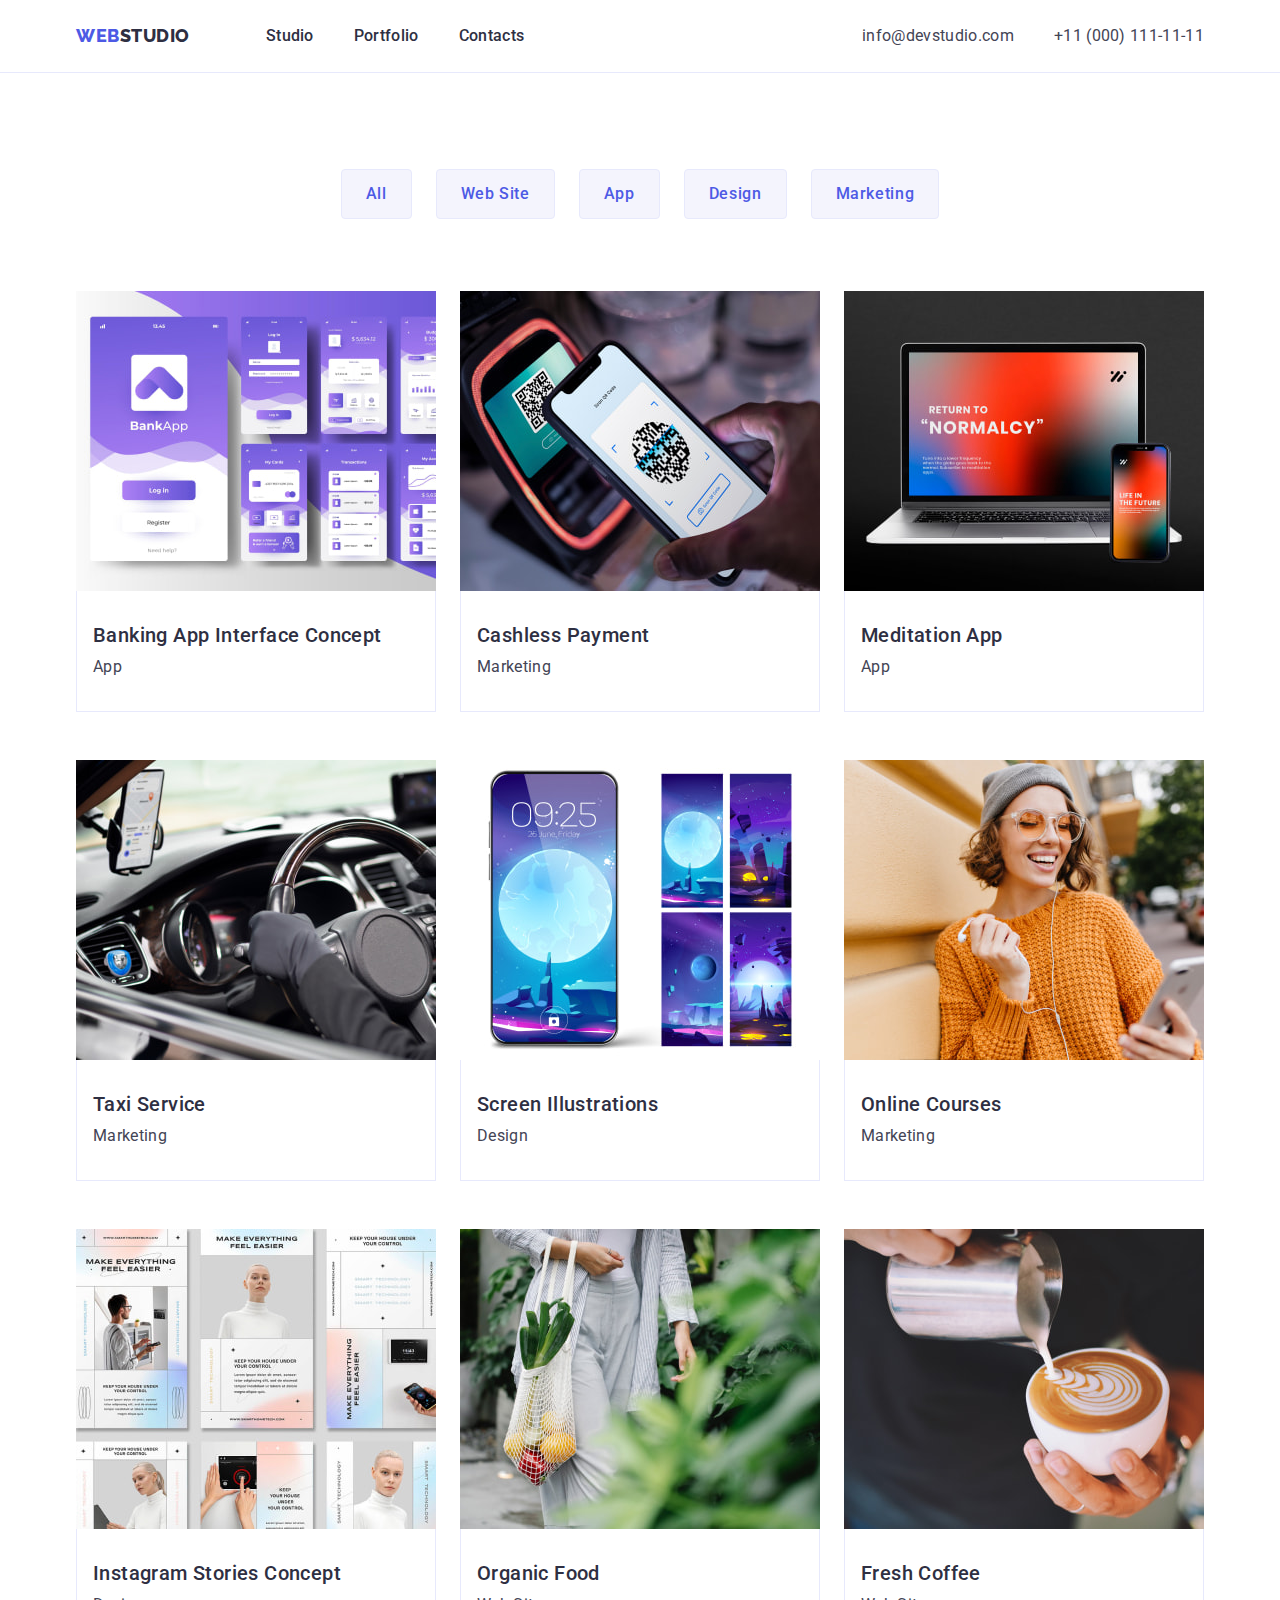
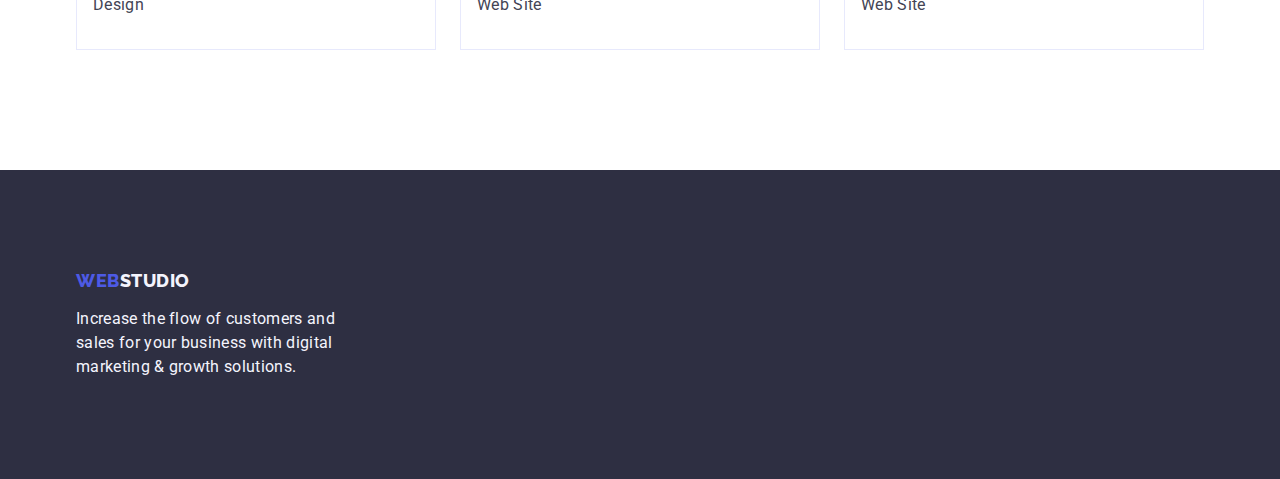
==== portfolio.html @ 06c72664 "Initial commit" ====
<!DOCTYPE html>
<html lang="en">
  <head>
    <meta charset="UTF-8" />
    <meta http-equiv="X-UA-Compatible" content="IE=edge" />
    <meta name="viewport" content="width=device-width, initial-scale=1.0" />
    <title>Portfolio</title>
    <link rel="preconnect" href="https://fonts.googleapis.com" />
    <link rel="preconnect" href="https://fonts.gstatic.com" crossorigin />
    <link
      href="https://fonts.googleapis.com/css2?family=Raleway:wght@800&family=Roboto:wght@400;500;700;900&display=swap"
      rel="stylesheet"
    />
    <link
      rel="stylesheet"
      href="https://cdn.jsdelivr.net/npm/modern-normalize@1.1.0/modern-normalize.min.css"
    />
    <link rel="stylesheet" href="./css/styles.css" />
  </head>
  <body>
    <!--================ HEADER =============== -->
    <header class="page-header">
      <div class="container page-header-container">
        <nav class="page-nav">
          <a href="./index.html" class="link logo"
            >Web<span class="logo-text">Studio</span></a
          >
          <ul class="menu list">
            <li class="menu-item">
              <a class="menu-link link" href="./index.html">Studio</a>
            </li>
            <li class="menu-item">
              <a class="menu-link link" href="./portfolio.html">Portfolio</a>
            </li>
            <li class="menu-item">
              <a class="menu-link link" href="">Contacts</a>
            </li>
          </ul>
        </nav>
        <address class="contact-info">
          <ul class="list contact-info-list">
            <li class="contact-list-item">
              <a class="link contact-item" href="mailto:info@devstudio.com"
                >info@devstudio.com</a
              >
            </li>
            <li class="contact-list-item">
              <a class="link contact-item" href="tel:+110001111111"
                >+11 (000) 111-11-11</a
              >
            </li>
          </ul>
        </address>
      </div>
    </header>
    <!--================ /HEADER =============== -->
    <main>
      <!-- ========== PORTFOLIO ===============-->
      <section class="portfolio">
        <div class="container">
          <h1 class="visually-hidden">Portfolio</h1>
          <ul class="filter-btn-list list">
            <li class="filter-list-item">
              <button type="button" class="filter-btn">All</button>
            </li>
            <li class="filter-list-item">
              <button type="button" class="filter-btn">Web Site</button>
            </li>
            <li class="filter-list-item">
              <button type="button" class="filter-btn">App</button>
            </li>
            <li class="filter-list-item">
              <button type="button" class="filter-btn">Design</button>
            </li>
            <li class="filter-list-item">
              <button type="button" class="filter-btn">Marketing</button>
            </li>
          </ul>
          <ul class="portfolio-list list">
            <li class="portfolio-list-item">
              <a href="" class="portfolio-list-link link"
                ><img
                  src="./images/portfolio-images/bankapp.jpg"
                  alt="BankApp"
                  width="360"
                />
                <div class="portfolio-list-content-wapper">
                  <h2 class="subtitle">Banking App Interface Concept</h2>
                  <p class="subtitle-description">App</p>
                </div>
              </a>
            </li>
            <li class="portfolio-list-item">
              <a href="" class="portfolio-list-link link">
                <img
                  src="./images/portfolio-images/cashless-payment.jpg"
                  alt="Cashless Payment"
                  width="360"
                />
                <div class="portfolio-list-content-wapper">
                  <h2 class="subtitle">Cashless Payment</h2>
                  <p class="subtitle-description">Marketing</p>
                </div>
              </a>
            </li>
            <li class="portfolio-list-item">
              <a href="" class="portfolio-list-link link">
                <img
                  src="./images/portfolio-images/meditation.jpg"
                  alt="Meditation App"
                  width="360"
                />
                <div class="portfolio-list-content-wapper">
                  <h2 class="subtitle">Meditation App</h2>
                  <p class="subtitle-description">App</p>
                </div>
              </a>
            </li>
            <li class="portfolio-list-item">
              <a href="" class="portfolio-list-link link">
                <img
                  src="./images/portfolio-images/taxi.jpg"
                  alt="Taxi Service"
                  width="360"
                />
                <div class="portfolio-list-content-wapper">
                  <h2 class="subtitle">Taxi Service</h2>
                  <p class="subtitle-description">Marketing</p>
                </div>
              </a>
            </li>
            <li class="portfolio-list-item">
              <a href="" class="portfolio-list-link link">
                <img
                  src="./images/portfolio-images/screen-illustrations.jpg"
                  alt="Screen Illustrations"
                  width="360"
                />
                <div class="portfolio-list-content-wapper">
                  <h2 class="subtitle">Screen Illustrations</h2>
                  <p class="subtitle-description">Design</p>
                </div>
              </a>
            </li>
            <li class="portfolio-list-item">
              <a href="" class="portfolio-list-link link">
                <img
                  src="./images/portfolio-images/online-courses.jpg"
                  alt="Online Courses"
                  width="360"
                />
                <div class="portfolio-list-content-wapper">
                  <h2 class="subtitle">Online Courses</h2>
                  <p class="subtitle-description">Marketing</p>
                </div>
              </a>
            </li>
            <li class="portfolio-list-item">
              <a href="" class="portfolio-list-link link">
                <img
                  src="./images/portfolio-images/stories-concept.jpg"
                  alt="Instagram Stories Concept"
                  width="360"
                />
                <div class="portfolio-list-content-wapper">
                  <h2 class="subtitle">Instagram Stories Concept</h2>
                  <p class="subtitle-description">Design</p>
                </div>
              </a>
            </li>
            <li class="portfolio-list-item">
              <a href="" class="portfolio-list-link link">
                <img
                  src="./images/portfolio-images/organic-food.jpg"
                  alt="Organic Food"
                  width="360"
                />
                <div class="portfolio-list-content-wapper">
                  <h2 class="subtitle">Organic Food</h2>
                  <p class="subtitle-description">Web Site</p>
                </div>
              </a>
            </li>
            <li class="portfolio-list-item">
              <a href="" class="portfolio-list-link link">
                <img
                  src="./images/portfolio-images/fresh-coffee.jpg"
                  alt="Fresh Coffee"
                  width="360"
                />
                <div class="portfolio-list-content-wapper">
                  <h2 class="subtitle">Fresh Coffee</h2>
                  <p class="subtitle-description">Web Site</p>
                </div>
              </a>
            </li>
          </ul>
        </div>
      </section>
      <!-- ========== /PORTFOLIO ===============-->
    </main>
    <!-- =============== FOOTER ================== -->
    <footer class="footer">
      <div class="container">
        <a class="link footer-logo" href="./index.html"
          >Web<span class="footer-logo-text">Studio</span></a
        >
        <p class="footer-text">
          Increase the flow of customers and sales for your business with
          digital marketing & growth solutions.
        </p>
      </div>
    </footer>
    <!-- =============== /FOOTER ================== -->
  </body>
</html>
---- css/styles.css ----
:root {
  --primary-text-color: #2e2f42;
  --secondary-text-color: #434455;
  --light-text-color: #fff;
  --cloud-text-color: #f4f4fd;

  --primary-bg-color: #fff;
  --secondary-bg-color: #2e2f42;
  --cloud-bg-color: #f4f4fd;
}

/**
  |============================
  | RESET
  |============================
*/
body {
  font-family: 'Roboto', sans-serif;
  color: var(--secondary-text-color);
  background-color: var(--primary-bg-color);
}

h1,
h2,
h3,
h4,
p {
  margin-top: 0;
  margin-bottom: 0;
}

ul,
ol {
  margin-top: 0;
  margin-bottom: 0;
  padding-left: 0;
}

img {
  display: block;
}

button {
  cursor: pointer;
}

.container {
  max-width: 1158px;
  margin: 0 auto;
  padding: 0 15px;
}

.list {
  list-style: none;
}

.link {
  text-decoration: none;
}

/**
  |============================
  | / RESET
  |============================
*/

/**
  |============================
  | COMPONENTS
  |============================
*/

.section {
  padding-top: 120px;
  padding-bottom: 120px;
}

.title {
  font-size: 36px;
  line-height: 1.11;
  text-align: center;
  letter-spacing: 0.02em;
  text-transform: capitalize;
  color: var(--primary-text-color);
  margin-bottom: 72px;
  margin-left: auto;
  margin-right: auto;
}

.subtitle {
  font-weight: 500;
  font-size: 20px;
  line-height: 1.2;
  letter-spacing: 0.02em;
  color: var(--primary-text-color);
  margin-bottom: 8px;
}

.subtitle-description {
  font-size: 16px;
  line-height: 1.5;
  letter-spacing: 0.02em;
  color: var(--secondary-text-color);
}
/**
  |============================
  | /COMPONENTS
  |============================
*/

/**
  |============================
  | HEADER
  |============================
*/
.page-header {
  border-bottom: 1px solid #e7e9fc;
}

.page-header-container {
  display: flex;
  align-items: center;
}

.page-nav {
  display: flex;
  align-items: center;
}

.menu {
  display: flex;
  align-items: center;
  gap: 40px;
}

.logo {
  font-family: 'Raleway', sans-serif;
  font-weight: 800;
  font-size: 18px;
  line-height: 1.17;
  display: flex;
  align-items: center;
  letter-spacing: 0.03em;
  text-transform: uppercase;
  color: #4d5ae5;
  margin-right: 76px;
}

.logo-text {
  font-family: 'Raleway', sans-serif;
  font-weight: 800;
  font-size: 18px;
  line-height: 1.17;
  display: flex;
  align-items: center;
  letter-spacing: 0.03em;
  text-transform: uppercase;
  color: var(--primary-text-color);
}

.menu-link {
  display: block;
  padding: 24px 0;
  font-family: inherit;
  font-weight: 500;
  font-size: 16px;
  line-height: 1.5;
  letter-spacing: 0.02em;
  color: var(--primary-text-color);
}

.menu-link:hover,
.menu-link:focus,
.menu-link:active {
  color: #404bbf;
}

.contact-info {
  font-style: normal;
  margin-left: auto;
}

.contact-info-list {
  display: flex;
  gap: 40px;
}

.contact-item {
  padding: 24px 0;
  font-family: inherit;
  font-weight: 400;
  font-size: 16px;
  line-height: 1.5;
  letter-spacing: 0.02em;
  color: var(--secondary-text-color);
}

.contact-item:hover,
.contact-item:focus,
.contact-item:active {
  color: #404bbf;
}

/**
  |============================
  | /HEADER
  |============================
*/

/**
  |============================
  | HERO
  |============================
*/
.hero {
  background-color: var(--secondary-bg-color);
  padding-top: 188px;
  padding-bottom: 188px;
}

.hero-title {
  font-size: 56px;
  line-height: 1.07;
  text-align: center;
  letter-spacing: 0.02em;
  color: var(--light-text-color);
  max-width: 496px;
  margin-left: auto;
  margin-right: auto;
  margin-bottom: 48px;
}

.modal-btn {
  display: block;
  min-width: 169px;
  height: 56px;
  padding-top: 16px;
  padding-right: 32px;
  padding-bottom: 16px;
  padding-left: 32px;
  margin-left: auto;
  margin-right: auto;
  font-family: inherit;
  font-weight: 500;
  font-size: 16px;
  line-height: 1.5;
  letter-spacing: 0.04em;
  color: var(--light-text-color);
  background: #4d5ae5;
  box-shadow: 0px 4px 4px rgba(0, 0, 0, 0.15);
  border-radius: 4px;
  border: none;
}

.modal-btn:hover,
.modal-btn:focus {
  background: #404bbf;
}
/**
  |============================
  | /HERO
  |============================
*/

/**
  |============================
  | Advantages
  |============================
*/
.visually-hidden {
  position: absolute;
  width: 1px;
  height: 1px;
  margin: -1px;
  border: 0;
  padding: 0;
  white-space: nowrap;
  clip-path: inset(100%);
  clip: rect(0 0 0 0);
  overflow: hidden;
}

.advantages-list {
  display: flex;
  gap: 24px;
  align-content: flex-start;
  margin-left: auto;
  margin-right: auto;
}

.advantages-list-item {
  width: calc((100%-72px) / 4);
}

/**
  |============================
  | /Advantages
  |============================
*/

/**
  |============================
  | Services
  |============================
*/
.services {
  padding-top: 0;
}

.services-list {
  display: flex;
  gap: 24px;
}

.services-list-item {
  width: calc((100%-48px) / 3);
}

/**
  |============================
  | /Services
  |============================
*/

/**
  |============================
  | TEAM
  |============================
*/
.team-list-content-wrapper {
  padding-top: 32px;
  padding-bottom: 32px;
  padding-left: 16px;
  padding-right: 16px;
}

.team-list {
  display: flex;
  flex-wrap: wrap;
  gap: 24px;
}

.team {
  background-color: var(--cloud-bg-color);
}

.team-list-item {
  background-color: var(--primary-bg-color);
  box-shadow: 0px 1px 6px rgba(46, 47, 66, 0.08),
    0px 1px 1px rgba(46, 47, 66, 0.16), 0px 2px 1px rgba(46, 47, 66, 0.08);
  border-radius: 0px 0px 4px 4px;
  flex-basis: calc((100% - 72px) / 4);
}

.team-name {
  margin-bottom: 8px;
  font-weight: 500;
  font-size: 20px;
  line-height: 1.2;
  text-align: center;
  letter-spacing: 0.02em;
  color: var(--primary-text-color);
}

.team-text {
  font-size: 16px;
  line-height: 1.5;
  text-align: center;
  letter-spacing: 0.02em;
  color: var(--secondary-text-color);
}

/**
  |============================
  | /TEAM
  |============================
*/

/**
  |============================
  | FOOTER
  |============================
*/

.footer {
  background-color: var(--secondary-bg-color);
  padding-top: 100px;
  padding-bottom: 100px;
}

.footer-logo {
  font-family: 'Raleway', sans-serif;
  font-weight: 800;
  font-size: 18px;
  line-height: 1.17;
  display: inline-block;
  letter-spacing: 0.03em;
  text-transform: uppercase;
  color: #4d5ae5;
  margin-bottom: 16px;
}

.footer-logo-text {
  font-family: 'Raleway', sans-serif;
  font-weight: 800;
  font-size: 18px;
  line-height: 1.17;
  letter-spacing: 0.03em;
  text-transform: uppercase;
  color: var(--cloud-text-color);
}

.footer-text {
  font-size: 16px;
  line-height: 1.5;
  letter-spacing: 0.02em;
  color: var(--cloud-text-color);
  width: 264px;
}

/**
  |============================
  | /FOOTER
  |============================
*/

/**
  |============================
  | PORTFOLIO CSS
  |============================
*/
/* Header and footer same */

/* subtitle and subtitle-description class made earlier */

.filter-btn {
  font-family: inherit;
  font-weight: 500;
  font-size: 16px;
  line-height: 1.5;
  display: flex;
  align-items: center;
  text-align: center;
  letter-spacing: 0.04em;
  color: #4d5ae5;
  background: var(--cloud-bg-color);
  border: 1px solid #e7e9fc;
  border-radius: 4px;
  padding-top: 12px;
  padding-bottom: 12px;
  padding-left: 24px;
  padding-right: 24px;
}

.filter-btn:hover,
.filter-btn:focus {
  background: #404bbf;
  box-shadow: 0px 3px 1px rgba(0, 0, 0, 0.1), 0px 2px 1px rgba(0, 0, 0, 0.08),
    0px 2px 2px rgba(0, 0, 0, 0.12);
  border-radius: 4px;
  color: var(--light-text-color);
  cursor: pointer;
  border: 1px solid transparent;
}

.portfolio {
  padding-top: 96px;
  padding-bottom: 120px;
}

.filter-btn-list {
  display: flex;
  justify-content: center;
  gap: 24px;
  margin-bottom: 72px;
}

.portfolio-list {
  display: flex;
  flex-wrap: wrap;
  row-gap: 48px;
  column-gap: 24px;
}

.portfolio-list-item {
  background: var(--primary-bg-color);
  width: calc((100% - 48px) / 3);
}

.portfolio-list-content-wapper {
  border: 1px solid #e7e9fc;
  border-top: none;
  padding: 32px 16px;
}

/**
  |============================
  | /PORTFOLIO CSS
  |============================
*/
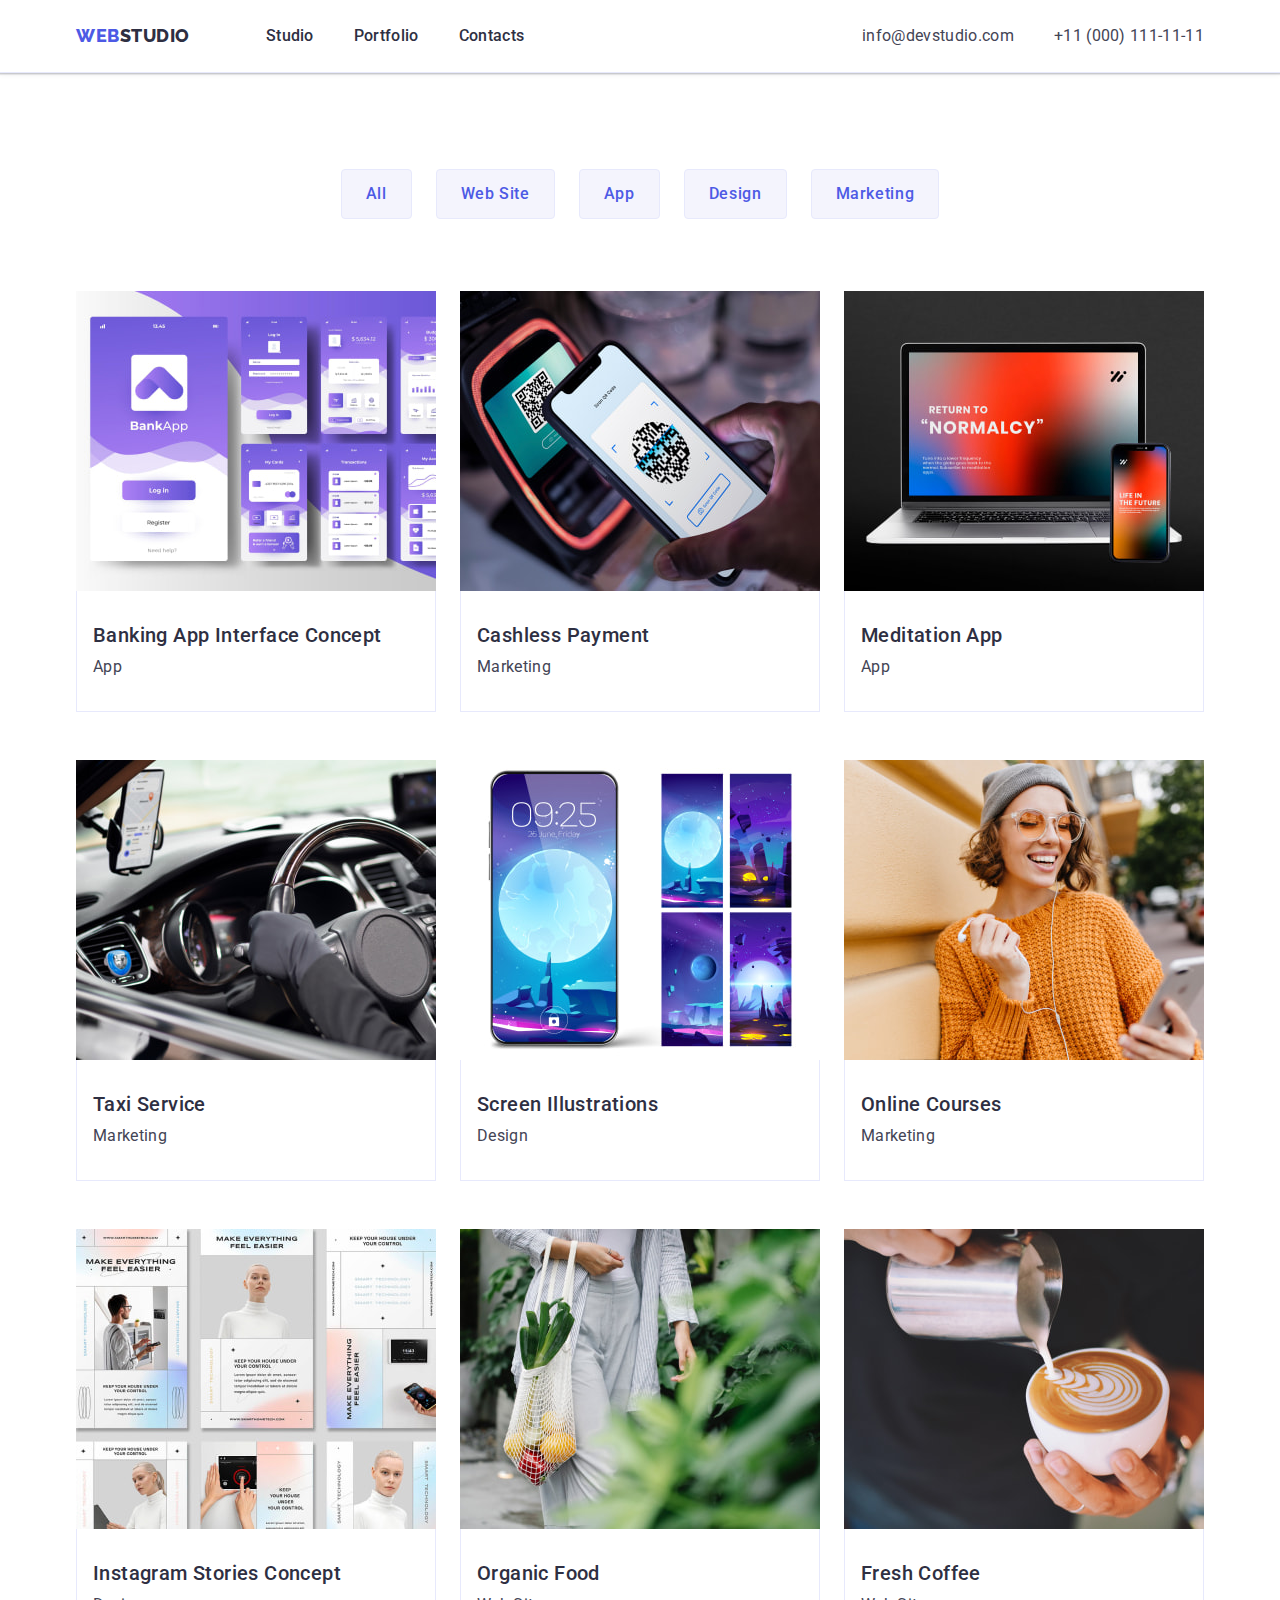
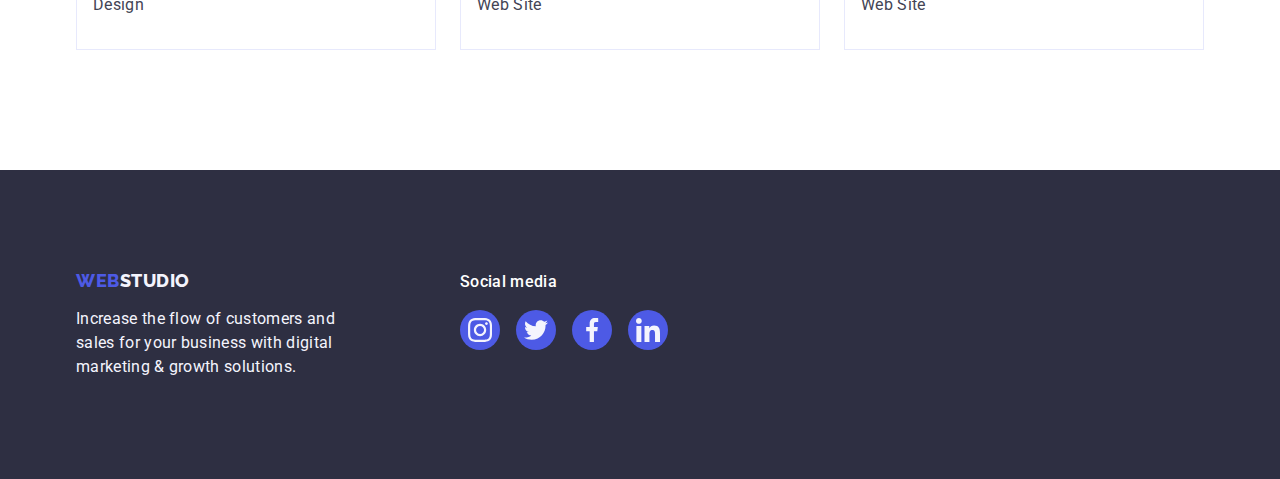
==== commit dbd1644f: "first try hw 4" ====
--- a/portfolio.html
+++ b/portfolio.html
@@ -200,15 +200,55 @@
       <!-- ========== /PORTFOLIO ===============-->
     </main>
     <!-- =============== FOOTER ================== -->
-    <footer class="footer">
-      <div class="container">
-        <a class="link footer-logo" href="./index.html"
-          >Web<span class="footer-logo-text">Studio</span></a
-        >
-        <p class="footer-text">
-          Increase the flow of customers and sales for your business with
-          digital marketing & growth solutions.
-        </p>
+     <footer class="footer">
+      <div class="container footer-wrapper">
+        <div class="footer-description">
+          <a class="link footer-logo" href="./index.html"
+            >Web<span class="footer-logo-text">Studio</span></a
+          >
+          <p class="footer-text">
+            Increase the flow of customers and sales for your business with
+            digital marketing & growth solutions.
+          </p>
+        </div>
+        <div class="footer-social-media">
+          <p class="social-media-text">Social media</p>
+           <ul class="footer-social-list list">
+                  <li class="footer-list-item">
+                    <a href="" class="footer-list-link"
+                      ><svg class="footer-list-icon">
+                        <use
+                          href="./images/sprite/symbol-defs.svg#icon-instagram"
+                        ></use></svg
+                    ></a>
+                  </li>
+                  <li class="footer-list-item">
+                    <a href="" class="footer-list-link"
+                      ><svg class="footer-list-icon">
+                        <use
+                          href="./images/sprite/symbol-defs.svg#icon-twitter"
+                        ></use></svg
+                    ></a>
+                  </li>
+                  <li class="footer-list-item">
+                    <a href="" class="footer-list-link"
+                      ><svg class="footer-list-icon">
+                        <use
+                          href="./images/sprite/symbol-defs.svg#icon-facebook"
+                        ></use></svg
+                    ></a>
+                  </li>
+                  <li class="footer-list-item">
+                    <a href="" class="footer-list-link"
+                      ><svg class="footer-list-icon">
+                        <use
+                          href="./images/sprite/symbol-defs.svg#icon-linkedin"
+                        ></use></svg
+                    ></a>
+                  </li>
+                </ul>
+          </ul>
+        </div>
       </div>
     </footer>
     <!-- =============== /FOOTER ================== -->
--- a/css/styles.css
+++ b/css/styles.css
@@ -107,7 +107,6 @@
   | /COMPONENTS
   |============================
 */
-
 /**
   |============================
   | HEADER
@@ -115,6 +114,8 @@
 */
 .page-header {
   border-bottom: 1px solid #e7e9fc;
+  box-shadow: 0px 2px 1px rgba(46, 47, 66, 0.08),
+    0px 1px 1px rgba(46, 47, 66, 0.16), 0px 1px 6px rgba(46, 47, 66, 0.08);
 }
 
 .page-header-container {
@@ -216,6 +217,18 @@
   background-color: var(--secondary-bg-color);
   padding-top: 188px;
   padding-bottom: 188px;
+
+  background-image: linear-gradient(
+      rgba(46, 47, 66, 0.7),
+      rgba(46, 47, 66, 0.7)
+    ),
+    url(../images/hero/people-office.jpg);
+  background-repeat: no-repeat;
+  background-position: center;
+  background-size: cover;
+  max-width: 1440px;
+  margin-left: auto;
+  margin-right: auto;
 }
 
 .hero-title {
@@ -292,6 +305,18 @@
   width: calc((100%-72px) / 4);
 }
 
+.advantages-icon-wrapper {
+  background: var(--cloud-bg-color);
+  border-radius: 4px;
+  padding: 24px 100px;
+  margin-bottom: 8px;
+}
+
+.advantages-list-icon {
+  width: 64px;
+  height: 64px;
+}
+
 /**
   |============================
   | /Advantages
@@ -363,6 +388,7 @@
 }
 
 .team-text {
+  margin-bottom: 8px;
   font-size: 16px;
   line-height: 1.5;
   text-align: center;
@@ -370,9 +396,102 @@
   color: var(--secondary-text-color);
 }
 
+.social-list {
+  display: flex;
+  justify-content: center;
+  align-items: center;
+  gap: 24px;
+}
+
+.social-list-item {
+  width: 40px;
+  height: 40px;
+}
+
+.social-list-link {
+  display: flex;
+  justify-content: center;
+  align-items: center;
+  width: 100%;
+  height: 100%;
+  border-radius: 50%;
+  background-color: #4d5ae5;
+  color: var(--light-text-color);
+}
+
+.social-list-link:hover,
+.social-list-link:focus {
+  background-color: #404bbf;
+  cursor: pointer;
+}
+
+.social-list-link:hover .social-list-icon {
+  fill: var(--cloud-text-color);
+}
+.social-list-link:focus .social-list-icon {
+  fill: var(--cloud-text-color);
+}
+
+.social-list-icon {
+  width: 16px;
+  height: 16px;
+  fill: currentColor;
+}
+
 /**
   |============================
   | /TEAM
+  |============================
+*/
+/**
+  |============================
+  | CUSTOMERS
+  |============================
+*/
+.customers-list {
+  display: flex;
+  justify-content: center;
+  align-items: center;
+  gap: 24px;
+}
+
+.customers-list-item {
+  width: 168px;
+  height: 88px;
+}
+
+.customers-list-link {
+  display: flex;
+  justify-content: center;
+  align-items: center;
+  width: 100%;
+  height: 100%;
+  border: 1px solid #8e8f99;
+  border-radius: 4px;
+  color: #8e8f99;
+}
+
+.customers-list-link:hover,
+.customers-list-link:focus {
+  border-color: #404bbf;
+}
+
+.customers-list-link:hover .customers-list-icon {
+  fill: #404bbf;
+}
+.customers-list-link:focus .customers-list-icon {
+  fill: #404bbf;
+}
+
+.customers-list-icon {
+  width: 104px;
+  height: 56px;
+  fill: currentColor;
+}
+
+/**
+  |============================
+  | /CUSTOMERS
   |============================
 */
 
@@ -386,6 +505,14 @@
   background-color: var(--secondary-bg-color);
   padding-top: 100px;
   padding-bottom: 100px;
+}
+
+.footer-wrapper {
+  display: flex;
+}
+
+.footer-description {
+  margin-right: 120px;
 }
 
 .footer-logo {
@@ -418,6 +545,50 @@
   width: 264px;
 }
 
+.social-media-text {
+  margin-bottom: 16px;
+  font-weight: 500;
+  font-size: 16px;
+  line-height: 1.5;
+  letter-spacing: 0.02em;
+  color: var(--light-text-color);
+}
+
+.footer-social-list {
+  display: flex;
+  justify-content: center;
+  align-items: center;
+  gap: 16px;
+}
+
+.footer-list-item {
+  width: 40px;
+  height: 40px;
+}
+
+.footer-list-link {
+  display: flex;
+  justify-content: center;
+  align-items: center;
+  width: 100%;
+  height: 100%;
+  border-radius: 50%;
+  background-color: #4d5ae5;
+  color: var(--cloud-text-color);
+}
+
+.footer-list-link:hover,
+.footer-list-link:focus {
+  background-color: #31d0aa;
+  cursor: pointer;
+}
+
+.footer-list-icon {
+  width: 24px;
+  height: 24px;
+  fill: currentColor;
+}
+
 /**
   |============================
   | /FOOTER
@@ -459,7 +630,6 @@
     0px 2px 2px rgba(0, 0, 0, 0.12);
   border-radius: 4px;
   color: var(--light-text-color);
-  cursor: pointer;
   border: 1px solid transparent;
 }
 
@@ -485,6 +655,17 @@
 .portfolio-list-item {
   background: var(--primary-bg-color);
   width: calc((100% - 48px) / 3);
+}
+
+.portfolio-list-link {
+  display: block;
+}
+
+.portfolio-list-link:hover,
+.portfolio-list-link:focus {
+  border: 1px solid #f4f4fd;
+  box-shadow: 0px 1px 6px rgba(46, 47, 66, 0.08),
+    0px 1px 1px rgba(46, 47, 66, 0.16), 0px 2px 1px rgba(46, 47, 66, 0.08);
 }
 
 .portfolio-list-content-wapper {
